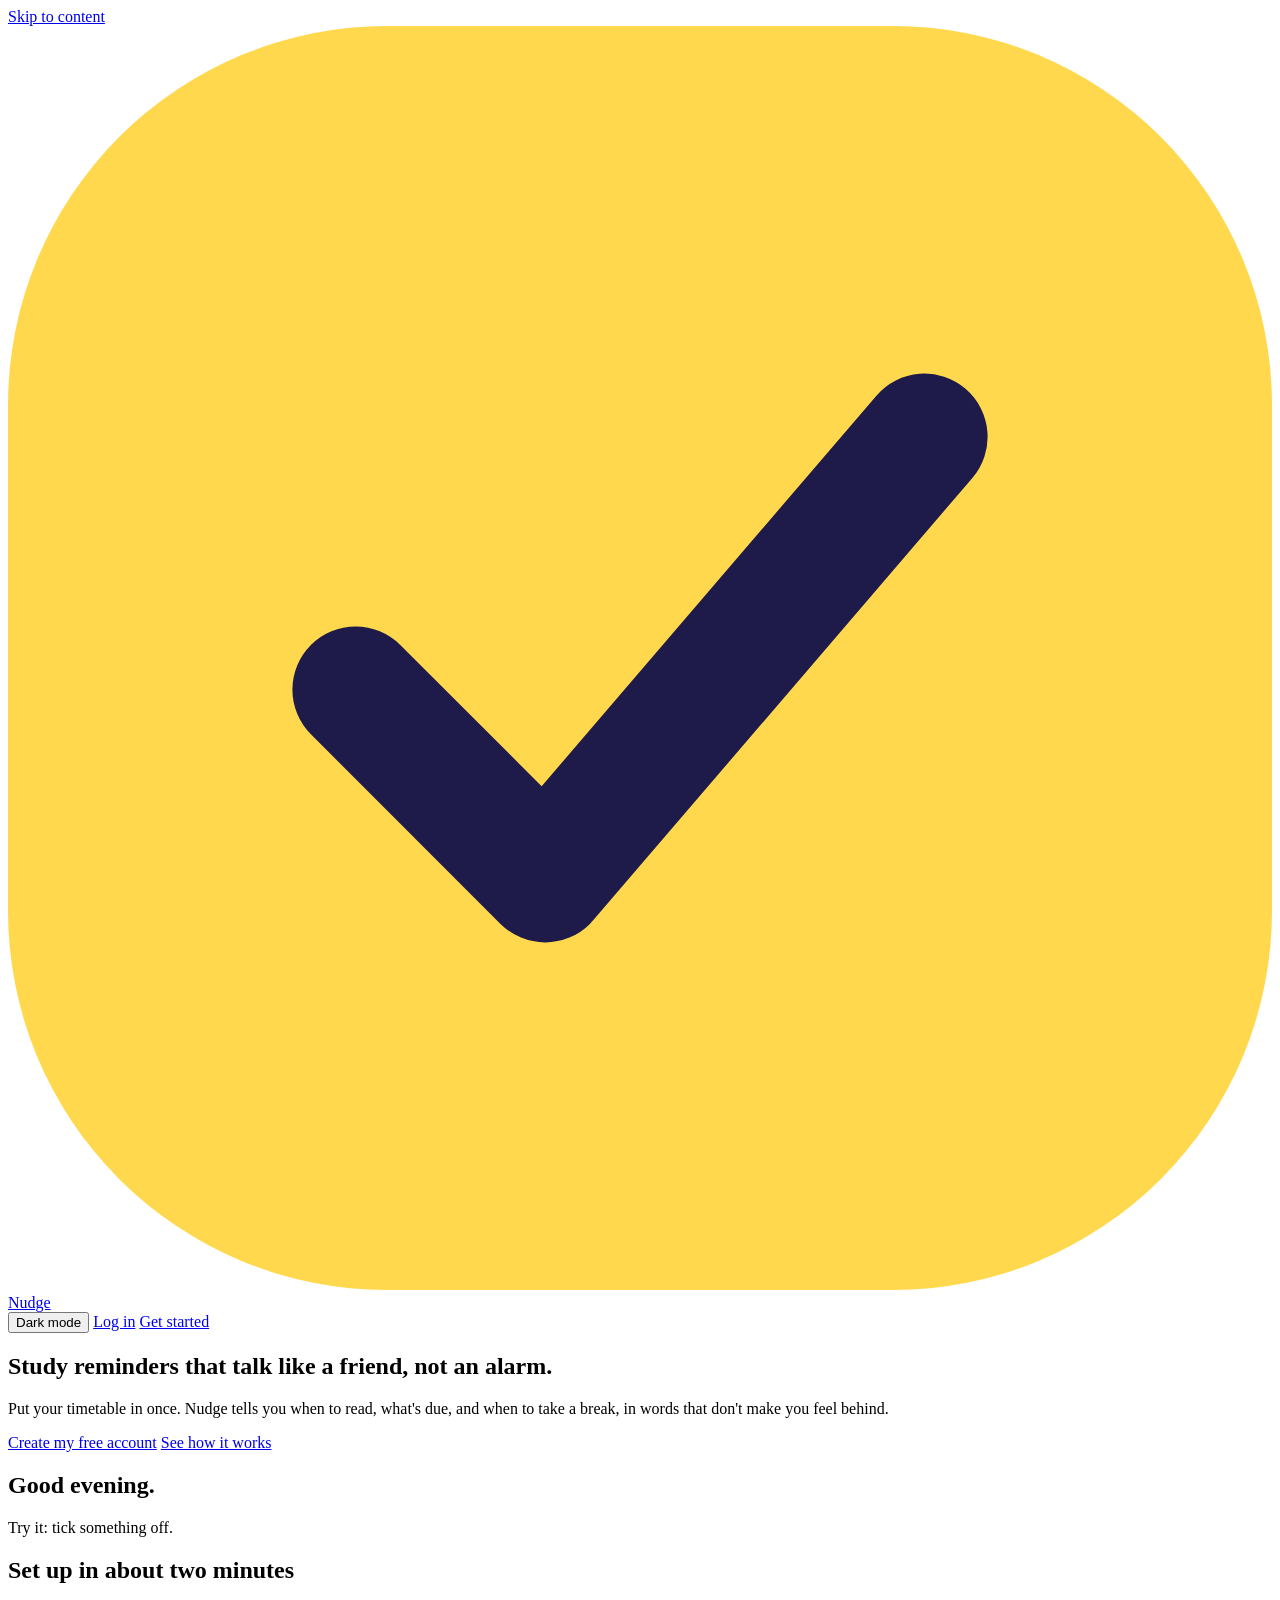
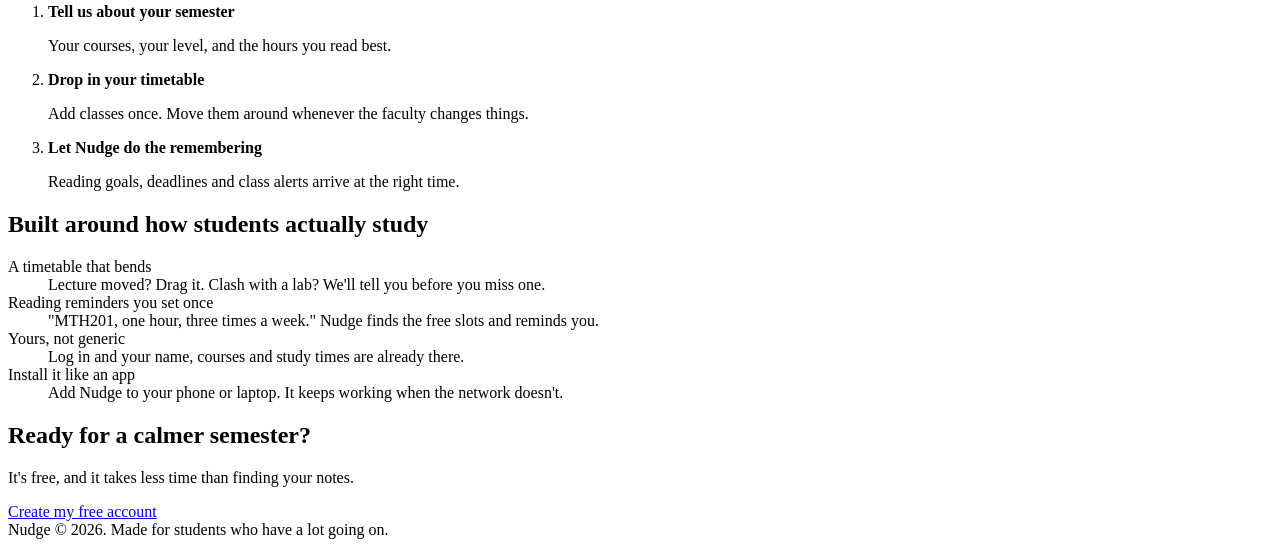
==== index.html @ ee19ecdb "Add files via upload" ====
<!DOCTYPE html>
<html lang="en">
<head>
  <meta charset="utf-8">
  <meta name="viewport" content="width=device-width, initial-scale=1, viewport-fit=cover">
  <title>Nudge: study reminders that talk like a friend</title>
  <meta name="description" content="A reminder app for university students. Adjustable timetable, reading nudges, and a gentle voice.">
  <meta name="theme-color" content="#1E1B4B">

  <link rel="preconnect" href="https://fonts.googleapis.com">
  <link rel="preconnect" href="https://fonts.gstatic.com" crossorigin>
  <link href="https://fonts.googleapis.com/css2?family=Bricolage+Grotesque:wght@600;700;800&family=Figtree:wght@400;600;700&display=swap" rel="stylesheet">

  <link rel="stylesheet" href="css/base.css">
  <link rel="stylesheet" href="css/components.css">
  <link rel="stylesheet" href="css/landing.css">
  <link rel="manifest" href="manifest.json">
  <link rel="icon" href="assets/icons/icon.svg" type="image/svg+xml">
  <link rel="apple-touch-icon" href="assets/icons/apple-touch-icon.png">
  <meta name="mobile-web-app-capable" content="yes">
  <meta name="apple-mobile-web-app-capable" content="yes">
  <meta name="apple-mobile-web-app-title" content="Nudge">
</head>
<body>
  <a class="skip-link" href="#main">Skip to content</a>

  <header class="site-header">
    <div class="container">
      <a class="brand" href="index.html" aria-label="Nudge home">
        <svg viewBox="0 0 40 40" aria-hidden="true">
          <rect width="40" height="40" rx="12" fill="#FFD84D"/>
          <path d="M11 21l6 6 12-14" fill="none" stroke="#1E1B4B" stroke-width="4" stroke-linecap="round" stroke-linejoin="round"/>
        </svg>
        Nudge
      </a>
      <nav class="nav" aria-label="Main">
        <button class="theme-toggle" type="button" data-theme-toggle aria-pressed="false">Dark mode</button>
        <a class="btn btn-ghost btn-small" href="login.html">Log in</a>
        <a class="btn btn-primary btn-small" href="login.html?mode=signup">Get started</a>
      </nav>
    </div>
  </header>

  <main id="main">
    <section class="hero">
      <div class="container">
        <div>
          <h1>Study reminders that talk like a friend, not an alarm.</h1>
          <p class="lead">Put your timetable in once. Nudge tells you when to read, what's due, and when to take a break, in words that don't make you feel behind.</p>
          <div class="cta-row">
            <a class="btn btn-primary" href="login.html?mode=signup">Create my free account</a>
            <a class="btn btn-ghost" href="#how">See how it works</a>
          </div>
        </div>

        <div class="demo" aria-labelledby="demo-greeting">
          <h2 id="demo-greeting">Good evening.</h2>
          <p class="sub">Try it: tick something off.</p>
          <ul class="demo-list" id="demo-list"></ul>
          <p class="demo-note" id="demo-note" aria-live="polite"></p>
        </div>
      </div>
    </section>

    <section class="steps" id="how">
      <div class="container">
        <h2>Set up in about two minutes</h2>
        <ol>
          <li>
            <div>
              <strong>Tell us about your semester</strong>
              <p>Your courses, your level, and the hours you read best.</p>
            </div>
          </li>
          <li>
            <div>
              <strong>Drop in your timetable</strong>
              <p>Add classes once. Move them around whenever the faculty changes things.</p>
            </div>
          </li>
          <li>
            <div>
              <strong>Let Nudge do the remembering</strong>
              <p>Reading goals, deadlines and class alerts arrive at the right time.</p>
            </div>
          </li>
        </ol>
      </div>
    </section>

    <section class="features">
      <div class="container">
        <h2>Built around how students actually study</h2>
        <dl>
          <div>
            <dt>A timetable that bends</dt>
            <dd>Lecture moved? Drag it. Clash with a lab? We'll tell you before you miss one.</dd>
          </div>
          <div>
            <dt>Reading reminders you set once</dt>
            <dd>"MTH201, one hour, three times a week." Nudge finds the free slots and reminds you.</dd>
          </div>
          <div>
            <dt>Yours, not generic</dt>
            <dd>Log in and your name, courses and study times are already there.</dd>
          </div>
          <div>
            <dt>Install it like an app</dt>
            <dd>Add Nudge to your phone or laptop. It keeps working when the network doesn't.</dd>
          </div>
        </dl>
      </div>
    </section>

    <section class="closing">
      <div class="container">
        <h2>Ready for a calmer semester?</h2>
        <p>It's free, and it takes less time than finding your notes.</p>
        <a class="btn btn-primary" href="login.html?mode=signup">Create my free account</a>
      </div>
    </section>
  </main>

  <footer class="site-footer">
    <div class="container">Nudge &copy; <span id="year">2026</span>. Made for students who have a lot going on.</div>
  </footer>

  <script src="js/storage.js"></script>
  <script src="js/copy.js"></script>
  <script src="js/ui.js"></script>
  <script src="js/landing.js"></script>
  <script src="js/pwa.js"></script>
</body>
</html>
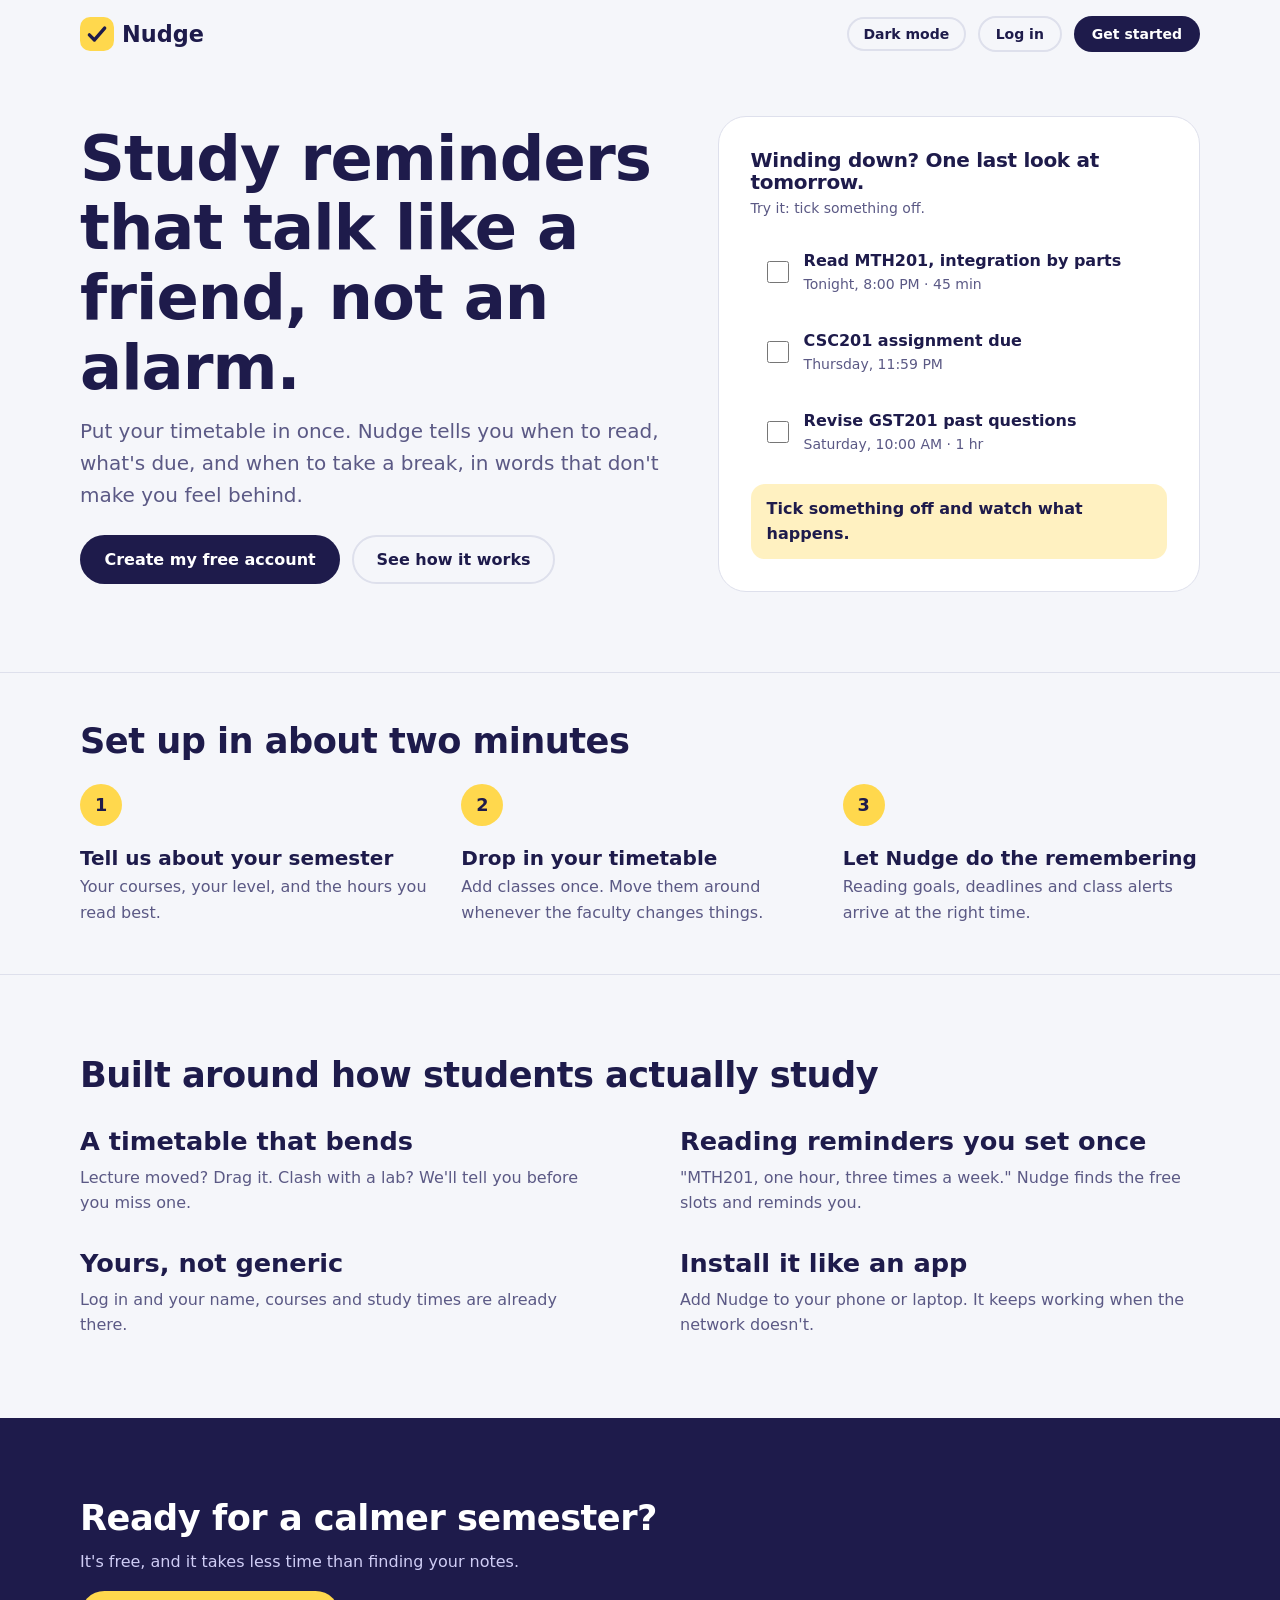
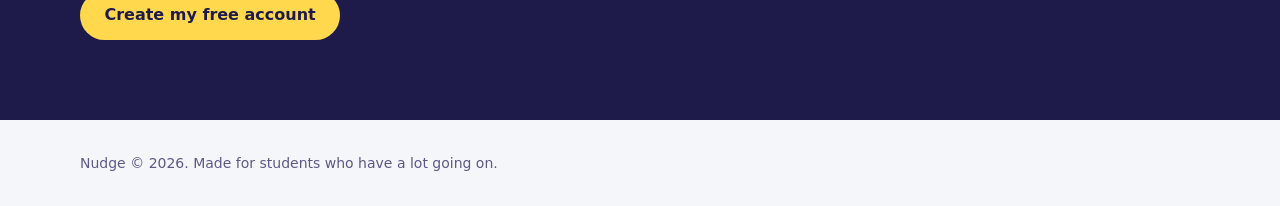
==== commit 2c4c68d1: "Update stylesheet and script links in index.html" ====
--- a/index.html
+++ b/index.html
@@ -11,12 +11,12 @@
   <link rel="preconnect" href="https://fonts.gstatic.com" crossorigin>
   <link href="https://fonts.googleapis.com/css2?family=Bricolage+Grotesque:wght@600;700;800&family=Figtree:wght@400;600;700&display=swap" rel="stylesheet">
 
-  <link rel="stylesheet" href="css/base.css">
-  <link rel="stylesheet" href="css/components.css">
-  <link rel="stylesheet" href="css/landing.css">
+  <link rel="stylesheet" href="base.css">
+  <link rel="stylesheet" href="components.css">
+  <link rel="stylesheet" href="landing.css">
   <link rel="manifest" href="manifest.json">
-  <link rel="icon" href="assets/icons/icon.svg" type="image/svg+xml">
-  <link rel="apple-touch-icon" href="assets/icons/apple-touch-icon.png">
+  <link rel="icon" href="icon.svg" type="image/svg+xml">
+  <link rel="apple-touch-icon" href="apple-touch-icon.png">
   <meta name="mobile-web-app-capable" content="yes">
   <meta name="apple-mobile-web-app-capable" content="yes">
   <meta name="apple-mobile-web-app-title" content="Nudge">
@@ -125,10 +125,10 @@
     <div class="container">Nudge &copy; <span id="year">2026</span>. Made for students who have a lot going on.</div>
   </footer>
 
-  <script src="js/storage.js"></script>
-  <script src="js/copy.js"></script>
-  <script src="js/ui.js"></script>
-  <script src="js/landing.js"></script>
-  <script src="js/pwa.js"></script>
+  <script src="storage.js"></script>
+  <script src="copy.js"></script>
+  <script src="ui.js"></script>
+  <script src="landing.js"></script>
+  <script src="pwa.js"></script>
 </body>
 </html>
--- a/base.css
+++ b/base.css
@@ -0,0 +1,100 @@
+/* ===== Nudge · base: tokens, reset, type, layout ===== */
+:root {
+  /* Colour */
+  --ink: #1E1B4B;
+  --paper: #F5F6FA;
+  --surface: #FFFFFF;
+  --line: #DEE0EC;
+  --text: #1E1B4B;
+  --muted: #5B5985;
+  --marker: #FFD84D;      /* highlighter yellow: the signature colour */
+  --teal: #12806F;        /* done / success */
+  --rose: #C93B63;        /* urgent / error */
+  --btn-bg: #1E1B4B;
+  --btn-fg: #FFFFFF;
+
+  /* Type */
+  --font-head: "Bricolage Grotesque", "Trebuchet MS", system-ui, sans-serif;
+  --font-body: "Figtree", system-ui, -apple-system, "Segoe UI", sans-serif;
+  --step--1: 0.875rem;
+  --step-0: 1rem;
+  --step-1: 1.25rem;
+  --step-2: 1.6rem;
+  --step-3: 2.2rem;
+  --step-4: clamp(2.3rem, 6vw, 3.9rem);
+
+  /* Space */
+  --s1: 0.25rem; --s2: 0.5rem; --s3: 0.75rem; --s4: 1rem;
+  --s5: 1.5rem; --s6: 2rem; --s7: 3rem; --s8: 5rem;
+
+  /* Radii: different jobs, different curves */
+  --r-s: 8px; --r-m: 14px; --r-l: 28px; --r-pill: 999px;
+}
+
+/* Dark theme: follows the device unless the user picks one */
+@media (prefers-color-scheme: dark) {
+  :root:not([data-theme="light"]) {
+    --paper: #14132B; --surface: #1E1D3D; --line: #34325F;
+    --text: #EDEBFF; --muted: #A9A7D6;
+    --teal: #3DD6BC; --rose: #FF7A9C;
+    --btn-bg: #FFD84D; --btn-fg: #1E1B4B;
+  }
+}
+:root[data-theme="dark"] {
+  --paper: #14132B; --surface: #1E1D3D; --line: #34325F;
+  --text: #EDEBFF; --muted: #A9A7D6;
+  --teal: #3DD6BC; --rose: #FF7A9C;
+  --btn-bg: #FFD84D; --btn-fg: #1E1B4B;
+}
+
+*, *::before, *::after { box-sizing: border-box; }
+html { -webkit-text-size-adjust: 100%; scroll-behavior: smooth; }
+body {
+  margin: 0;
+  min-height: 100vh;
+  background: var(--paper);
+  color: var(--text);
+  font-family: var(--font-body);
+  font-size: var(--step-0);
+  line-height: 1.6;
+}
+img, svg { max-width: 100%; display: block; }
+h1, h2, h3 {
+  font-family: var(--font-head);
+  line-height: 1.12;
+  letter-spacing: -0.015em;
+  margin: 0 0 var(--s3);
+}
+h1 { font-size: var(--step-4); font-weight: 800; }
+h2 { font-size: var(--step-3); font-weight: 700; }
+h3 { font-size: var(--step-1); font-weight: 700; }
+p { margin: 0 0 var(--s4); max-width: 62ch; }
+a { color: inherit; text-underline-offset: 3px; }
+ul, ol { padding-left: 1.2rem; }
+
+:focus-visible {
+  outline: 3px solid var(--marker);
+  outline-offset: 3px;
+  border-radius: var(--r-s);
+}
+.visually-hidden {
+  position: absolute !important; width: 1px; height: 1px;
+  overflow: hidden; clip: rect(0 0 0 0); white-space: nowrap;
+}
+.skip-link {
+  position: absolute; left: var(--s4); top: -4rem;
+  background: var(--btn-bg); color: var(--btn-fg);
+  padding: var(--s2) var(--s4); border-radius: var(--r-pill); z-index: 100;
+}
+.skip-link:focus { top: var(--s3); }
+
+.container { width: min(1120px, 100% - 2.5rem); margin-inline: auto; }
+.muted { color: var(--muted); }
+
+@media (prefers-reduced-motion: reduce) {
+  *, *::before, *::after {
+    animation-duration: 0.01ms !important;
+    transition-duration: 0.01ms !important;
+    scroll-behavior: auto !important;
+  }
+}
--- a/components.css
+++ b/components.css
@@ -0,0 +1,95 @@
+/* ===== Nudge · reusable components (used on every page) ===== */
+
+/* Buttons */
+.btn {
+  display: inline-flex; align-items: center; justify-content: center; gap: var(--s2);
+  font: 600 var(--step-0)/1 var(--font-body);
+  padding: 0.9rem 1.4rem;
+  border-radius: var(--r-pill);
+  border: 2px solid transparent;
+  cursor: pointer; text-decoration: none;
+  transition: transform 0.15s ease, filter 0.15s ease;
+}
+.btn:active { transform: scale(0.97); }
+.btn-primary { background: var(--btn-bg); color: var(--btn-fg); }
+.btn-primary:hover { filter: brightness(1.12); }
+.btn-ghost { background: transparent; color: var(--text); border-color: var(--line); }
+.btn-ghost:hover { border-color: var(--text); }
+.btn-small { padding: 0.55rem 1rem; font-size: var(--step--1); }
+
+/* Form fields (login, onboarding, reminders, timetable) */
+.field { display: grid; gap: var(--s2); margin-bottom: var(--s4); }
+.field label { font-weight: 600; }
+.field .hint { font-size: var(--step--1); color: var(--muted); }
+.field .error { font-size: var(--step--1); color: var(--rose); min-height: 1.2em; }
+.input, .select, .textarea {
+  width: 100%;
+  font: inherit; color: var(--text);
+  background: var(--surface);
+  border: 2px solid var(--line);
+  border-radius: var(--r-m);
+  padding: 0.8rem 1rem;
+}
+.input:focus, .select:focus, .textarea:focus {
+  border-color: var(--text); outline: none;
+  box-shadow: 0 0 0 4px color-mix(in srgb, var(--marker) 70%, transparent);
+}
+.input[aria-invalid="true"] { border-color: var(--rose); }
+
+/* Surfaces */
+.card {
+  background: var(--surface);
+  border: 1px solid var(--line);
+  border-radius: var(--r-m);
+  padding: var(--s5);
+}
+
+/* Small tags: course codes, priority */
+.tag {
+  display: inline-block; font-size: var(--step--1); font-weight: 600;
+  padding: 0.15rem 0.7rem; border-radius: var(--r-pill);
+  background: color-mix(in srgb, var(--marker) 55%, transparent); color: var(--ink);
+}
+.tag-urgent { background: color-mix(in srgb, var(--rose) 18%, transparent); color: var(--rose); }
+.tag-done { background: color-mix(in srgb, var(--teal) 18%, transparent); color: var(--teal); }
+
+/* Site header (shared) */
+.site-header { padding-block: var(--s4); }
+.site-header .container { display: flex; align-items: center; justify-content: space-between; gap: var(--s4); }
+.brand { display: inline-flex; align-items: center; gap: var(--s2); text-decoration: none; font: 800 1.4rem/1 var(--font-head); }
+.brand svg { width: 34px; height: 34px; }
+.nav { display: flex; align-items: center; gap: var(--s3); flex-wrap: wrap; }
+.theme-toggle {
+  border: 2px solid var(--line); background: transparent; color: var(--text);
+  border-radius: var(--r-pill); padding: 0.5rem 0.9rem;
+  font: 600 var(--step--1)/1 var(--font-body); cursor: pointer;
+}
+
+/* Empty state: always an invitation to act */
+.empty { text-align: center; padding: var(--s7) var(--s4); }
+.empty h3 { margin-bottom: var(--s2); }
+.empty p { margin-inline: auto; color: var(--muted); }
+
+/* Toasts */
+.toast-region {
+  position: fixed; inset: auto 0 var(--s5) 0; z-index: 200;
+  display: grid; justify-items: center; gap: var(--s2); pointer-events: none;
+  padding-bottom: env(safe-area-inset-bottom, 0px);
+}
+.toast {
+  pointer-events: auto;
+  background: var(--btn-bg); color: var(--btn-fg);
+  padding: 0.8rem 1.2rem; border-radius: var(--r-pill);
+  font-weight: 600; max-width: min(92vw, 420px);
+  box-shadow: 0 6px 24px rgba(20, 19, 43, 0.25);
+}
+.toast.is-error { background: var(--rose); color: #fff; }
+
+/* Dialog */
+dialog { width: min(560px, calc(100% - 1.5rem)); max-height: 92vh; border: 0; border-radius: var(--r-l); padding: var(--s6); background: var(--surface); color: var(--text); }
+dialog::backdrop { background: rgba(20, 19, 43, 0.55); }
+dialog h2 { font-size: var(--step-2); }
+.row2 { display: grid; gap: 0 var(--s4); }
+@media (min-width: 520px) { .row2 { grid-template-columns: 1fr 1fr; } }
+.dlg-actions { display: flex; gap: var(--s3); justify-content: flex-end; flex-wrap: wrap; }
+.dlg-actions #delete-btn { margin-right: auto; color: var(--rose); }
--- a/landing.css
+++ b/landing.css
@@ -0,0 +1,63 @@
+/* ===== Nudge · landing page ===== */
+.hero { padding-block: var(--s7) var(--s8); }
+.hero .container { display: grid; gap: var(--s7); align-items: center; }
+.hero p.lead { font-size: var(--step-1); color: var(--muted); }
+.cta-row { display: flex; flex-wrap: wrap; gap: var(--s3); margin-top: var(--s5); }
+
+/* The memorable moment: a live checklist with a highlighter swash */
+.demo {
+  background: var(--surface);
+  border: 1px solid var(--line);
+  border-radius: var(--r-l);
+  padding: var(--s6);
+}
+.demo h2 { font-size: var(--step-1); margin-bottom: var(--s1); }
+.demo .sub { color: var(--muted); font-size: var(--step--1); margin-bottom: var(--s4); }
+.demo-list { list-style: none; margin: 0 0 var(--s4); padding: 0; display: grid; gap: var(--s2); }
+.demo-item { display: flex; align-items: center; gap: var(--s3); padding: var(--s3); border-radius: var(--r-m); }
+.demo-item:hover { background: color-mix(in srgb, var(--line) 45%, transparent); }
+.demo-item input { width: 22px; height: 22px; accent-color: var(--teal); flex: none; cursor: pointer; }
+.demo-item label { cursor: pointer; flex: 1; display: grid; }
+.demo-item .what {
+  font-weight: 600; width: fit-content;
+  background: linear-gradient(var(--marker), var(--marker)) no-repeat 0 65% / 0% 45%;
+  transition: background-size 0.35s ease;
+}
+.demo-item input:checked + label .what { background-size: 100% 45%; color: var(--ink); }
+.demo-item .when { font-size: var(--step--1); color: var(--muted); }
+.demo-note {
+  margin: 0; padding: var(--s3) var(--s4); border-radius: var(--r-m);
+  background: color-mix(in srgb, var(--marker) 35%, transparent);
+  font-weight: 600; max-width: none;
+}
+
+/* How it works: a real sequence, so numbers are earned */
+.steps { padding-block: var(--s7); border-block: 1px solid var(--line); }
+.steps ol { list-style: none; padding: 0; margin: var(--s5) 0 0; display: grid; gap: var(--s5); counter-reset: step; }
+.steps li { counter-increment: step; display: grid; grid-template-columns: auto 1fr; gap: var(--s4); align-items: start; }
+.steps li::before {
+  content: counter(step);
+  display: grid; place-items: center; width: 42px; height: 42px; border-radius: 50%;
+  background: var(--marker); color: var(--ink); font: 800 1.1rem/1 var(--font-head);
+}
+.steps li p { margin: 0; color: var(--muted); }
+.steps li strong { color: var(--text); font-family: var(--font-head); font-size: var(--step-1); display: block; }
+
+/* Features: a plain two-column list, not a grid of identical cards */
+.features { padding-block: var(--s8); }
+.features dl { display: grid; gap: var(--s6); margin: var(--s6) 0 0; }
+.features dt { font: 700 var(--step-2)/1.2 var(--font-head); margin-bottom: var(--s2); }
+.features dd { margin: 0; color: var(--muted); max-width: 52ch; }
+
+.closing { padding-block: var(--s8); background: var(--ink); color: #fff; }
+.closing p { color: #CFCDF5; }
+.closing .btn-primary { background: var(--marker); color: var(--ink); }
+
+.site-footer { padding-block: var(--s6); color: var(--muted); font-size: var(--step--1); }
+
+@media (min-width: 860px) {
+  .hero .container { grid-template-columns: 1.1fr 0.9fr; }
+  .steps ol { grid-template-columns: repeat(3, 1fr); }
+  .steps li { grid-template-columns: 1fr; }
+  .features dl { grid-template-columns: 1fr 1fr; column-gap: var(--s8); }
+}
